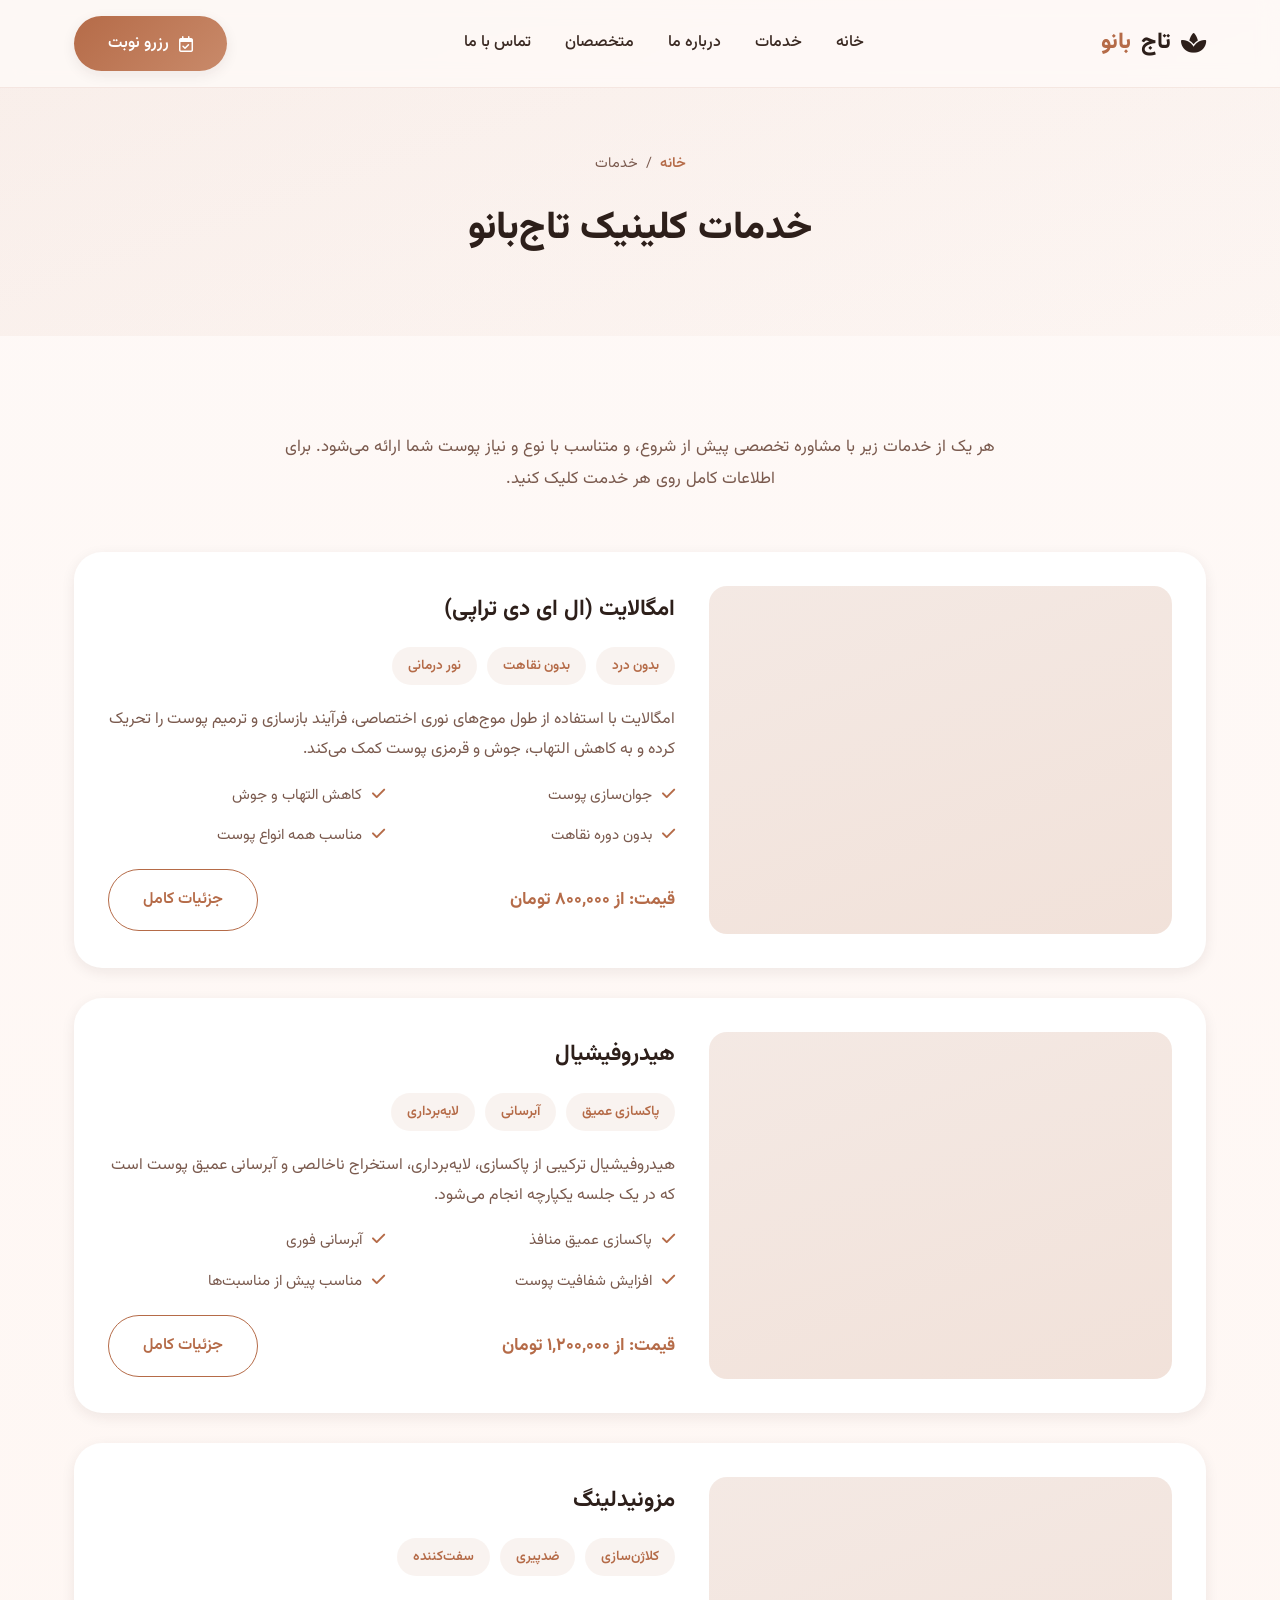
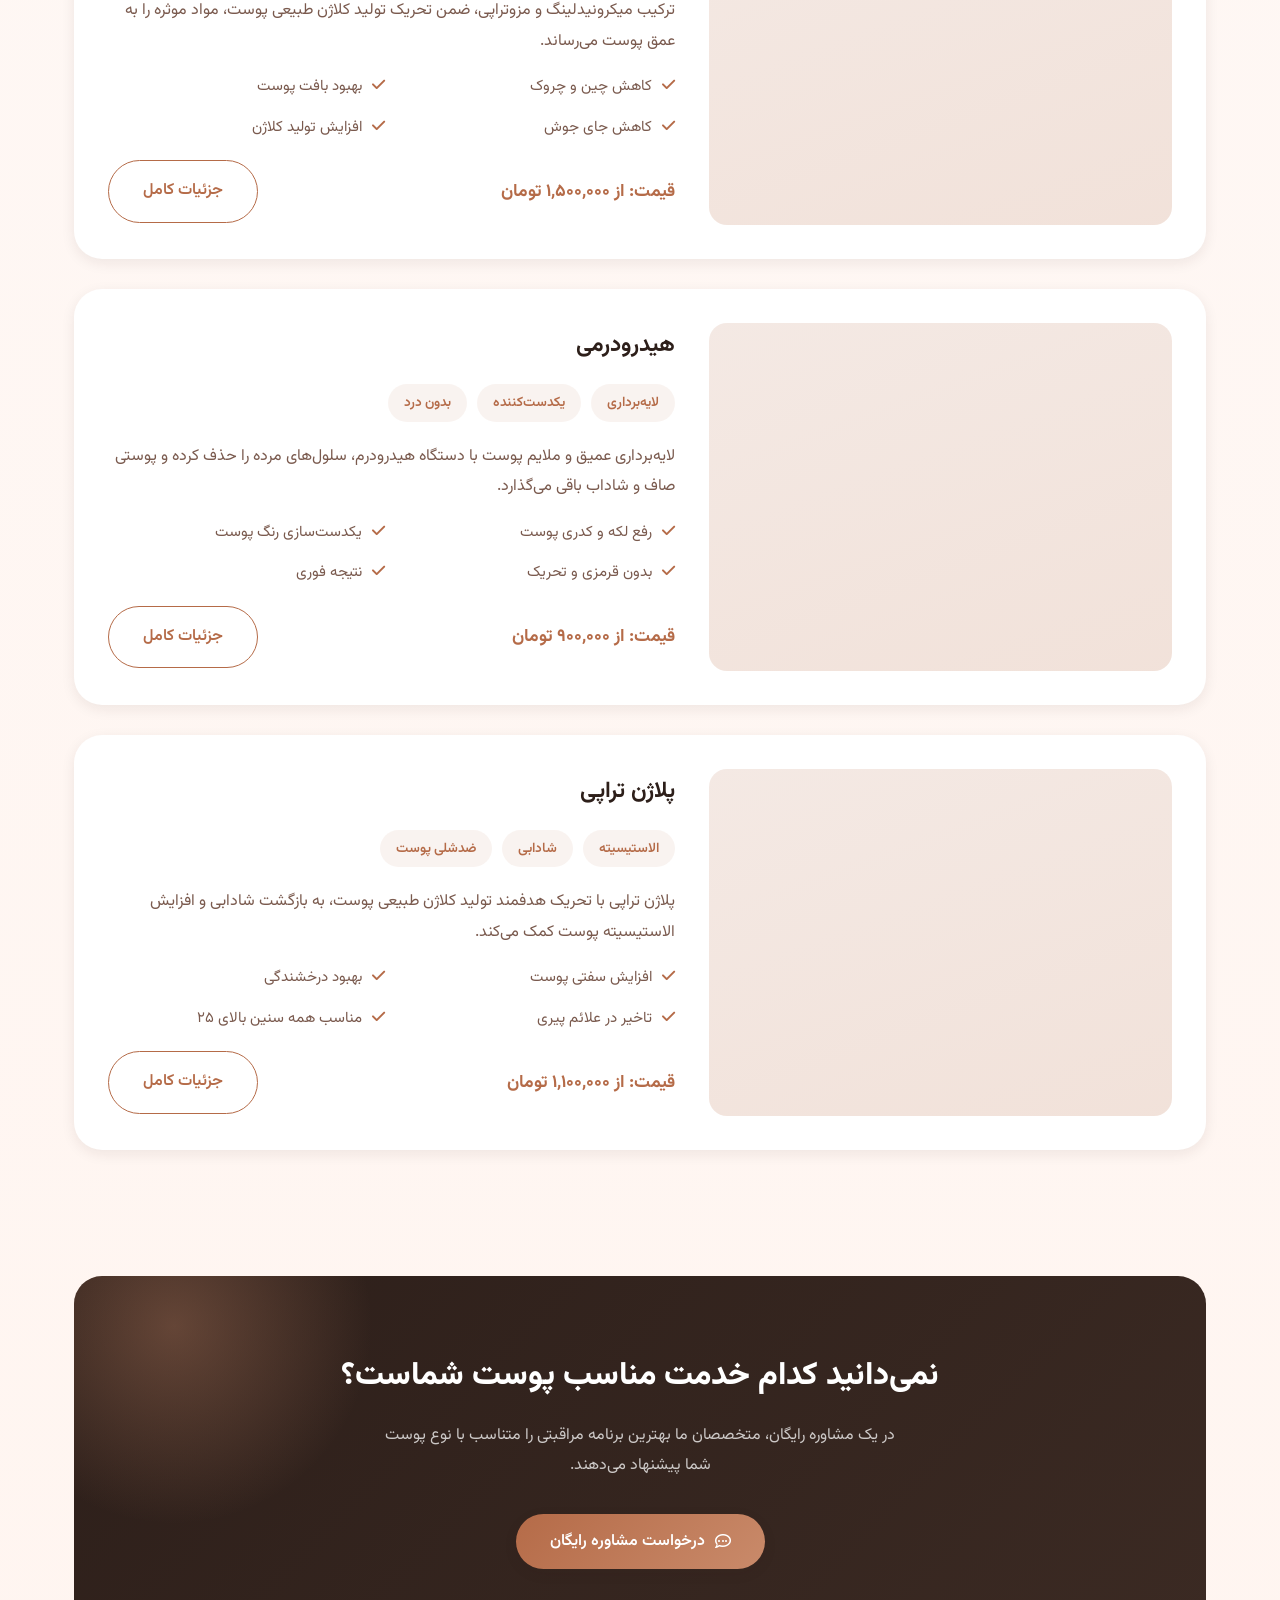
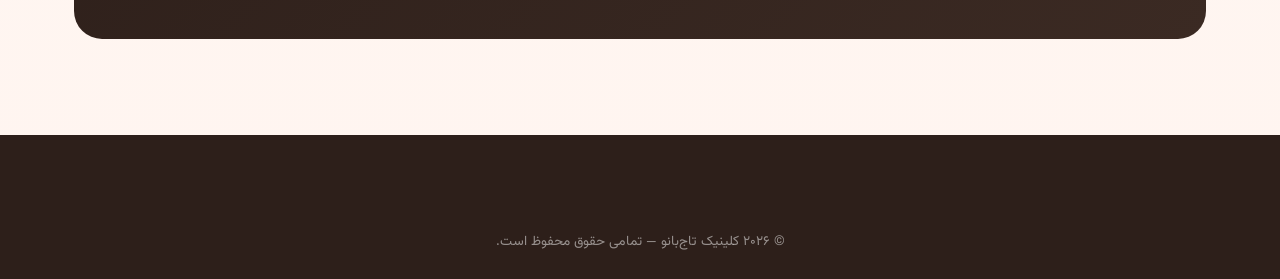
==== services.html @ 85c63bac "Add files via upload" ====
<!DOCTYPE html>
<html lang="fa" dir="rtl">
<head>
<meta charset="UTF-8">
<meta name="viewport" content="width=device-width, initial-scale=1.0">
<title>خدمات کلینیک تاج‌بانو</title>
<link rel="stylesheet" href="style.css">
<link rel="stylesheet" href="https://cdnjs.cloudflare.com/ajax/libs/font-awesome/6.5.1/css/all.min.css">
</head>
<body>

<header class="navbar">
  <div class="nav-inner">
    <a href="index.html" class="logo"><i class="fa-solid fa-spa"></i> تاج<span>بانو</span></a>
    <nav class="nav-links" id="navLinks">
      <a href="index.html#home">خانه</a>
      <a href="services.html">خدمات</a>
      <a href="index.html#about">درباره ما</a>
      <a href="index.html#doctors">متخصصان</a>
      <a href="index.html#contact">تماس با ما</a>
    </nav>
    <div class="nav-cta">
      <button class="btn btn-primary" onclick="openModal()"><i class="fa-regular fa-calendar-check"></i> رزرو نوبت</button>
    </div>
    <button class="hamburger" id="hamburgerBtn" aria-label="منو"><span></span><span></span><span></span></button>
  </div>
</header>

<div class="page-header">
  <div class="container">
    <div class="breadcrumb"><a href="index.html">خانه</a> / <span>خدمات</span></div>
    <h1>خدمات کلینیک تاج‌بانو</h1>
  </div>
</div>

<section class="section">
  <div class="container">
    <div class="section-head" style="max-width:720px;">
      <p>هر یک از خدمات زیر با مشاوره تخصصی پیش از شروع، و متناسب با نوع و نیاز پوست شما ارائه می‌شود. برای اطلاعات کامل روی هر خدمت کلیک کنید.</p>
    </div>

    <!-- 1 -->
    <div class="service-full">
      <div class="service-full-top">
        <div class="service-full-img"><img src="image/omegalight.jpg" alt="امگالایت" onerror="this.style.display='none'"></div>
        <div>
          <h3>امگالایت (ال ای دی تراپی)</h3>
          <div class="service-tags"><span>بدون درد</span><span>بدون نقاهت</span><span>نور درمانی</span></div>
          <p style="color:var(--clr-text-light);margin-bottom:16px;">امگالایت با استفاده از طول موج‌های نوری اختصاصی، فرآیند بازسازی و ترمیم پوست را تحریک کرده و به کاهش التهاب، جوش و قرمزی پوست کمک می‌کند.</p>
          <ul class="service-full-list">
            <li><i class="fa-solid fa-check"></i> جوان‌سازی پوست</li>
            <li><i class="fa-solid fa-check"></i> کاهش التهاب و جوش</li>
            <li><i class="fa-solid fa-check"></i> بدون دوره نقاهت</li>
            <li><i class="fa-solid fa-check"></i> مناسب همه انواع پوست</li>
          </ul>
          <div style="margin-top:18px;display:flex;justify-content:space-between;align-items:center;">
            <span class="price-tag">قیمت: از ۸۰۰,۰۰۰ تومان</span>
            <a href="services/omgalight.html" class="btn btn-outline">جزئیات کامل</a>
          </div>
        </div>
      </div>
    </div>

    <!-- 2 -->
    <div class="service-full">
      <div class="service-full-top">
        <div class="service-full-img"><img src="image/hydrofacial.jpg" alt="هیدروفیشیال" onerror="this.style.display='none'"></div>
        <div>
          <h3>هیدروفیشیال</h3>
          <div class="service-tags"><span>پاکسازی عمیق</span><span>آبرسانی</span><span>لایه‌برداری</span></div>
          <p style="color:var(--clr-text-light);margin-bottom:16px;">هیدروفیشیال ترکیبی از پاکسازی، لایه‌برداری، استخراج ناخالصی و آبرسانی عمیق پوست است که در یک جلسه یکپارچه انجام می‌شود.</p>
          <ul class="service-full-list">
            <li><i class="fa-solid fa-check"></i> پاکسازی عمیق منافذ</li>
            <li><i class="fa-solid fa-check"></i> آبرسانی فوری</li>
            <li><i class="fa-solid fa-check"></i> افزایش شفافیت پوست</li>
            <li><i class="fa-solid fa-check"></i> مناسب پیش از مناسبت‌ها</li>
          </ul>
          <div style="margin-top:18px;display:flex;justify-content:space-between;align-items:center;">
            <span class="price-tag">قیمت: از ۱,۲۰۰,۰۰۰ تومان</span>
            <a href="services/hydrafacial.html" class="btn btn-outline">جزئیات کامل</a>
          </div>
        </div>
      </div>
    </div>

    <!-- 3 -->
    <div class="service-full">
      <div class="service-full-top">
        <div class="service-full-img"><img src="image/mezo.jpg" alt="مزونیدلینگ" onerror="this.style.display='none'"></div>
        <div>
          <h3>مزونیدلینگ</h3>
          <div class="service-tags"><span>کلاژن‌سازی</span><span>ضدپیری</span><span>سفت‌کننده</span></div>
          <p style="color:var(--clr-text-light);margin-bottom:16px;">ترکیب میکرونیدلینگ و مزوتراپی، ضمن تحریک تولید کلاژن طبیعی پوست، مواد موثره را به عمق پوست می‌رساند.</p>
          <ul class="service-full-list">
            <li><i class="fa-solid fa-check"></i> کاهش چین و چروک</li>
            <li><i class="fa-solid fa-check"></i> بهبود بافت پوست</li>
            <li><i class="fa-solid fa-check"></i> کاهش جای جوش</li>
            <li><i class="fa-solid fa-check"></i> افزایش تولید کلاژن</li>
          </ul>
          <div style="margin-top:18px;display:flex;justify-content:space-between;align-items:center;">
            <span class="price-tag">قیمت: از ۱,۵۰۰,۰۰۰ تومان</span>
            <a href="services/mesoneedling.html" class="btn btn-outline">جزئیات کامل</a>
          </div>
        </div>
      </div>
    </div>

    <!-- 4 -->
    <div class="service-full">
      <div class="service-full-top">
        <div class="service-full-img"><img src="image/hydro.jpg" alt="هیدرودرمی" onerror="this.style.display='none'"></div>
        <div>
          <h3>هیدرودرمی</h3>
          <div class="service-tags"><span>لایه‌برداری</span><span>یکدست‌کننده</span><span>بدون درد</span></div>
          <p style="color:var(--clr-text-light);margin-bottom:16px;">لایه‌برداری عمیق و ملایم پوست با دستگاه هیدرودرم، سلول‌های مرده را حذف کرده و پوستی صاف و شاداب باقی می‌گذارد.</p>
          <ul class="service-full-list">
            <li><i class="fa-solid fa-check"></i> رفع لکه و کدری پوست</li>
            <li><i class="fa-solid fa-check"></i> یکدست‌سازی رنگ پوست</li>
            <li><i class="fa-solid fa-check"></i> بدون قرمزی و تحریک</li>
            <li><i class="fa-solid fa-check"></i> نتیجه فوری</li>
          </ul>
          <div style="margin-top:18px;display:flex;justify-content:space-between;align-items:center;">
            <span class="price-tag">قیمت: از ۹۰۰,۰۰۰ تومان</span>
            <a href="services/hydrodermy.html" class="btn btn-outline">جزئیات کامل</a>
          </div>
        </div>
      </div>
    </div>

    <!-- 5 -->
    <div class="service-full">
      <div class="service-full-top">
        <div class="service-full-img"><img src="image/pelazhen.jpg" alt="پلاژن تراپی" onerror="this.style.display='none'"></div>
        <div>
          <h3>پلاژن تراپی</h3>
          <div class="service-tags"><span>الاستیسیته</span><span>شادابی</span><span>ضدشلی پوست</span></div>
          <p style="color:var(--clr-text-light);margin-bottom:16px;">پلاژن تراپی با تحریک هدفمند تولید کلاژن طبیعی پوست، به بازگشت شادابی و افزایش الاستیسیته پوست کمک می‌کند.</p>
          <ul class="service-full-list">
            <li><i class="fa-solid fa-check"></i> افزایش سفتی پوست</li>
            <li><i class="fa-solid fa-check"></i> بهبود درخشندگی</li>
            <li><i class="fa-solid fa-check"></i> تاخیر در علائم پیری</li>
            <li><i class="fa-solid fa-check"></i> مناسب همه سنین بالای ۲۵</li>
          </ul>
          <div style="margin-top:18px;display:flex;justify-content:space-between;align-items:center;">
            <span class="price-tag">قیمت: از ۱,۱۰۰,۰۰۰ تومان</span>
            <a href="services/plagen.html" class="btn btn-outline">جزئیات کامل</a>
          </div>
        </div>
      </div>
    </div>

  </div>
</section>

<section class="section" style="padding-top:0;">
  <div class="container">
    <div class="booking-section">
      <h2>نمی‌دانید کدام خدمت مناسب پوست شماست؟</h2>
      <p>در یک مشاوره رایگان، متخصصان ما بهترین برنامه مراقبتی را متناسب با نوع پوست شما پیشنهاد می‌دهند.</p>
      <button class="btn btn-primary" onclick="openModal()"><i class="fa-regular fa-comment-dots"></i> درخواست مشاوره رایگان</button>
    </div>
  </div>
</section>

<footer class="footer">
  <div class="container">
    <div class="footer-bottom">© ۲۰۲۶ کلینیک تاج‌بانو — تمامی حقوق محفوظ است.</div>
  </div>
</footer>

<div class="modal-overlay" id="bookingModal">
  <div class="modal-box">
    <button class="modal-close" onclick="closeModal()"><i class="fa-solid fa-xmark"></i></button>
    <h3>رزرو نوبت</h3>
    <p>روش ارتباطی مورد نظر خود را انتخاب کنید</p>
    <div class="modal-options">
      <a href="https://instagram.com/fatemeh_mahdavi.skin" target="_blank" class="modal-option opt-instagram"><i class="fa-brands fa-instagram"></i><span>اینستاگرام</span></a>
      <a href="https://t.me/tajbanu_clinic" target="_blank" class="modal-option opt-telegram"><i class="fa-brands fa-telegram"></i><span>تلگرام</span></a>
      <a href="https://wa.me/989013272415" target="_blank" class="modal-option opt-whatsapp"><i class="fa-brands fa-whatsapp"></i><span>واتساپ</span></a>
      <a href="https://rubika.ir/facial_fmskin" target="_blank" class="modal-option opt-rubika"><i class="fa-solid fa-comment-dots"></i><span>روبیکا</span></a>
    </div>
  </div>
</div>

<script>
function openModal(){ document.getElementById('bookingModal').classList.add('active'); }
function closeModal(){ document.getElementById('bookingModal').classList.remove('active'); }
document.getElementById('bookingModal').addEventListener('click', function(e){ if(e.target === this) closeModal(); });
const hamburgerBtn = document.getElementById('hamburgerBtn');
const navLinks = document.getElementById('navLinks');
hamburgerBtn.addEventListener('click', function(){ navLinks.classList.toggle('mobile-open'); });
navLinks.querySelectorAll('a').forEach(a => a.addEventListener('click', () => navLinks.classList.remove('mobile-open')));
</script>
</body>
</html>
---- style.css ----
/* ===================================================================
   کلینیک تاج‌بانو — استایل اصلی سایت
   =================================================================== */

@import url('https://fonts.googleapis.com/css2?family=Vazirmatn:wght@300;400;500;600;700;800&display=swap');

:root{
  --clr-primary: #b56b48;
  --clr-primary-light: #c98a6a;
  --clr-bg-1: #fef9f7;
  --clr-bg-2: #fff5f0;
  --clr-dark: #2d1f1a;
  --clr-dark-2: #3b2a23;
  --clr-text: #3b2119;
  --clr-text-light: #7a5a4e;
  --clr-white: #ffffff;
  --shadow-sm: 0 4px 14px rgba(45,31,26,0.08);
  --shadow-md: 0 10px 30px rgba(45,31,26,0.12);
  --shadow-lg: 0 20px 50px rgba(45,31,26,0.18);
  --radius-sm: 10px;
  --radius-md: 18px;
  --radius-lg: 28px;
  --container: 1180px;
  --transition: all .35s cubic-bezier(.25,.8,.25,1);
}

*,*::before,*::after{ box-sizing:border-box; margin:0; padding:0; }

html{ scroll-behavior:smooth; }

body{
  font-family:'Vazirmatn', Tahoma, sans-serif;
  direction: rtl;
  background: linear-gradient(180deg, var(--clr-bg-1), var(--clr-bg-2));
  color: var(--clr-text);
  line-height: 1.9;
  overflow-x:hidden;
}

img{ max-width:100%; display:block; }
a{ color:inherit; text-decoration:none !important; }
ul{ list-style:none; }
button{ font-family:inherit; cursor:pointer; border:none; background:none; }

.container{ max-width:var(--container); margin:0 auto; padding:0 24px; }

.section{ padding:96px 0; }
.section-head{ text-align:center; max-width:640px; margin:0 auto 56px; }
.eyebrow{
  display:inline-block; font-size:.85rem; font-weight:600; letter-spacing:.06em;
  color:var(--clr-primary); background:rgba(181,107,72,.09);
  padding:6px 18px; border-radius:999px; margin-bottom:14px;
}
.section-head h2{ font-size:2.3rem; font-weight:800; color:var(--clr-dark); margin-bottom:14px; }
.section-head p{ color:var(--clr-text-light); font-size:1.05rem; }

.btn{
  display:inline-flex; align-items:center; gap:10px; justify-content:center;
  padding:15px 34px; border-radius:999px; font-weight:600; font-size:1rem;
  transition:var(--transition); cursor:pointer;
}
.btn-primary{
  background:linear-gradient(135deg, var(--clr-primary), var(--clr-primary-light));
  color:#fff; box-shadow:var(--shadow-sm);
}
.btn-primary:hover{ transform:translateY(-3px); box-shadow:var(--shadow-md); }
.btn-outline{
  border:1.5px solid var(--clr-primary); color:var(--clr-primary); background:transparent;
}
.btn-outline:hover{ background:var(--clr-primary); color:#fff; }

/* ---------------- NAVBAR ---------------- */
.navbar{
  position:fixed; top:0; inset-inline:0; z-index:1000;
  background:rgba(254,249,247,.85); backdrop-filter:blur(10px);
  border-bottom:1px solid rgba(181,107,72,.12);
}
.nav-inner{
  display:flex; align-items:center; justify-content:space-between;
  padding:16px 24px; max-width:var(--container); margin:0 auto;
}
.logo{ font-size:1.4rem; font-weight:800; color:var(--clr-dark); display:flex; align-items:center; gap:10px; }
.logo span{ color:var(--clr-primary); }
.nav-links{ display:flex; gap:34px; align-items:center; }
.nav-links a{
  font-weight:500; color:var(--clr-dark-2); position:relative; padding:4px 0;
}
.nav-links a::after{
  content:''; position:absolute; bottom:-3px; right:0; width:0; height:2px;
  background:var(--clr-primary); transition:var(--transition);
}
.nav-links a:hover::after{ width:100%; }
.nav-cta{ display:flex; align-items:center; gap:18px; }
.hamburger{ display:none; flex-direction:column; gap:5px; }
.hamburger span{ width:26px; height:2px; background:var(--clr-dark); border-radius:2px; }

/* ---------------- HERO ---------------- */
.hero{
  position:relative; min-height:100vh; display:flex; align-items:center;
  padding-top:120px; overflow:hidden;
}
.hero-glow{
  position:absolute; inset-inline-end:-10%; top:10%; width:520px; height:520px; border-radius:50%;
  background:radial-gradient(circle, rgba(201,138,106,.35), transparent 70%);
  filter:blur(10px); z-index:0;
}
.hero-inner{
  position:relative; z-index:1; display:grid; grid-template-columns:1.1fr .9fr; gap:60px; align-items:center;
  max-width:var(--container); margin:0 auto; padding:0 24px;
}
.hero-text .eyebrow{ margin-bottom:20px; }
.hero-text h1{ font-size:3.2rem; font-weight:800; color:var(--clr-dark); line-height:1.35; margin-bottom:22px; }
.hero-text h1 em{ font-style:normal; color:var(--clr-primary); }
.hero-text p{ color:var(--clr-text-light); font-size:1.1rem; max-width:500px; margin-bottom:34px; }
.hero-actions{ display:flex; gap:16px; flex-wrap:wrap; }
.hero-visual{
  position:relative; aspect-ratio:4/5; border-radius:var(--radius-lg);
  background:linear-gradient(160deg, var(--clr-primary-light), var(--clr-primary));
  box-shadow:var(--shadow-lg); overflow:hidden;
}
.hero-visual img{ width:100%; height:100%; object-fit:cover; mix-blend-mode:normal; }
.hero-stat{
  position:absolute; bottom:24px; right:24px; left:24px;
  background:rgba(255,255,255,.92); backdrop-filter:blur(6px);
  border-radius:var(--radius-md); padding:18px 22px; box-shadow:var(--shadow-md);
  display:flex; gap:16px; align-items:center;
}
.hero-stat i{ font-size:1.6rem; color:var(--clr-primary); }
.hero-stat b{ display:block; color:var(--clr-dark); font-size:1rem; }
.hero-stat span{ font-size:.85rem; color:var(--clr-text-light); }

/* ---------------- SERVICES ---------------- */
.services-grid{
  display:grid; grid-template-columns:repeat(3,1fr); gap:30px;
}
.service-card{
  background:#fff; border-radius:var(--radius-md); padding:38px 30px;
  box-shadow:var(--shadow-sm); transition:var(--transition); position:relative;
  border:1px solid rgba(181,107,72,.08);
}
.service-card:hover{ transform:translateY(-8px); box-shadow:var(--shadow-md); border-color:transparent; }
.service-icon{
  width:64px; height:64px; border-radius:18px; display:flex; align-items:center; justify-content:center;
  background:linear-gradient(135deg, rgba(181,107,72,.12), rgba(201,138,106,.2));
  color:var(--clr-primary); font-size:1.6rem; margin-bottom:22px; transition:var(--transition);
}
.service-card:hover .service-icon{ background:linear-gradient(135deg, var(--clr-primary), var(--clr-primary-light)); color:#fff; }
.service-card h3{ font-size:1.25rem; font-weight:700; color:var(--clr-dark); margin-bottom:12px; }
.service-card p{ color:var(--clr-text-light); font-size:.95rem; margin-bottom:18px; }
.service-link{ color:var(--clr-primary); font-weight:600; font-size:.92rem; display:inline-flex; align-items:center; gap:6px; }

/* ---------------- ABOUT ---------------- */
.about-inner{ display:grid; grid-template-columns:.85fr 1.15fr; gap:64px; align-items:center; }
.about-img{ position:relative; border-radius:var(--radius-lg); overflow:hidden; box-shadow:var(--shadow-lg); aspect-ratio:3/4; }
.about-img img{ width:100%; height:100%; object-fit:cover; }
.about-features{ display:grid; grid-template-columns:1fr 1fr; gap:22px; margin-top:30px; }
.feature-item{ display:flex; gap:14px; align-items:flex-start; }
.feature-item i{
  width:42px; height:42px; min-width:42px; border-radius:12px; background:rgba(181,107,72,.1);
  color:var(--clr-primary); display:flex; align-items:center; justify-content:center;
}
.feature-item b{ display:block; color:var(--clr-dark); font-size:.95rem; margin-bottom:2px; }
.feature-item span{ font-size:.85rem; color:var(--clr-text-light); }

/* ---------------- DOCTORS ---------------- */
.doctors-grid{ display:grid; grid-template-columns:repeat(3,1fr); gap:30px; }
.doctor-card{
  background:#fff; border-radius:var(--radius-md); overflow:hidden; box-shadow:var(--shadow-sm);
  transition:var(--transition); text-align:center;
}
.doctor-card:hover{ box-shadow:var(--shadow-md); transform:translateY(-6px); }
.doctor-photo{ aspect-ratio:1/1; background:linear-gradient(160deg, rgba(181,107,72,.15), rgba(201,138,106,.25)); display:flex; align-items:center; justify-content:center; }
.doctor-photo img{ width:100%; height:100%; object-fit:cover; }
.doctor-photo i{ font-size:3rem; color:var(--clr-primary); opacity:.5; }
.doctor-info{ padding:24px; }
.doctor-info h4{ color:var(--clr-dark); font-size:1.1rem; margin-bottom:4px; }
.doctor-info span{ color:var(--clr-primary); font-size:.88rem; font-weight:600; }
.doctor-empty{ display:flex; align-items:center; justify-content:center; flex-direction:column; gap:10px; color:var(--clr-text-light); font-size:.9rem; }

/* ---------------- TESTIMONIALS ---------------- */
.testimonials-empty{
  text-align:center; background:#fff; border-radius:var(--radius-lg); padding:70px 30px;
  box-shadow:var(--shadow-sm); border:1.5px dashed rgba(181,107,72,.3);
}
.testimonials-empty i{ font-size:2.6rem; color:var(--clr-primary); margin-bottom:20px; }
.testimonials-empty h3{ color:var(--clr-dark); font-size:1.4rem; margin-bottom:10px; }
.testimonials-empty p{ color:var(--clr-text-light); }

/* ---------------- BOOKING ---------------- */
.booking-section{
  background:linear-gradient(135deg, var(--clr-dark), var(--clr-dark-2));
  border-radius:var(--radius-lg); padding:70px 40px; text-align:center; color:#fff;
  margin:0 24px; max-width:calc(var(--container) - 48px); margin-inline:auto;
  position:relative; overflow:hidden;
}
.booking-section::before{
  content:''; position:absolute; width:400px; height:400px; border-radius:50%;
  background:radial-gradient(circle, rgba(201,138,106,.35), transparent 70%);
  top:-150px; left:-100px;
}
.booking-section h2{ font-size:2rem; font-weight:800; margin-bottom:14px; position:relative; }
.booking-section p{ color:rgba(255,255,255,.75); max-width:520px; margin:0 auto 32px; position:relative; }
.booking-section .btn-primary{ position:relative; }

/* ---------------- CONTACT ---------------- */
.contact-inner{ display:grid; grid-template-columns:1fr 1fr; gap:50px; align-items:stretch; }
.contact-info{ display:flex; flex-direction:column; gap:22px; }
.contact-item{ display:flex; gap:16px; align-items:flex-start; background:#fff; padding:22px; border-radius:var(--radius-md); box-shadow:var(--shadow-sm); }
.contact-item i{ width:46px; height:46px; min-width:46px; border-radius:12px; background:rgba(181,107,72,.1); color:var(--clr-primary); display:flex; align-items:center; justify-content:center; font-size:1.1rem; }
.contact-item b{ display:block; color:var(--clr-dark); margin-bottom:3px; }
.contact-item span{ color:var(--clr-text-light); font-size:.92rem; }
.map-frame{ border-radius:var(--radius-md); overflow:hidden; box-shadow:var(--shadow-sm); min-height:280px; }
.map-frame iframe{ width:100%; height:100%; min-height:280px; border:0; }

/* ---------------- FOOTER ---------------- */
.footer{ background:var(--clr-dark); color:rgba(255,255,255,.75); padding-top:70px; }
.footer-grid{ display:grid; grid-template-columns:1.4fr 1fr 1fr 1.2fr; gap:40px; padding-bottom:50px; border-bottom:1px solid rgba(255,255,255,.08); }
.footer-brand .logo{ color:#fff; margin-bottom:14px; }
.footer-brand p{ font-size:.9rem; line-height:1.9; }
.footer-social{ display:flex; gap:12px; margin-top:20px; }
.footer-social a{ width:38px; height:38px; border-radius:10px; background:rgba(255,255,255,.08); display:flex; align-items:center; justify-content:center; transition:var(--transition); }
.footer-social a:hover{ background:var(--clr-primary); }
.footer h5{ color:#fff; font-size:1rem; margin-bottom:18px; }
.footer ul li{ margin-bottom:10px; font-size:.92rem; }
.footer ul li a:hover{ color:var(--clr-primary-light); }
.newsletter-form{ display:flex; gap:8px; margin-top:6px; }
.newsletter-form input{
  flex:1; padding:12px 16px; border-radius:999px; border:1px solid rgba(255,255,255,.15);
  background:rgba(255,255,255,.06); color:#fff; font-family:inherit;
}
.newsletter-form button{
  width:44px; height:44px; min-width:44px; border-radius:50%; background:var(--clr-primary); color:#fff; display:flex; align-items:center; justify-content:center;
}
.footer-bottom{ text-align:center; padding:24px 0; font-size:.85rem; color:rgba(255,255,255,.5); }

/* ---------------- MODAL ---------------- */
.modal-overlay{
  position:fixed; inset:0; background:rgba(45,31,26,.55); backdrop-filter:blur(4px);
  display:flex; align-items:center; justify-content:center; z-index:2000;
  opacity:0; pointer-events:none; transition:var(--transition);
}
.modal-overlay.active{ opacity:1; pointer-events:auto; }
.modal-box{
  background:#fff; border-radius:var(--radius-lg); padding:40px; max-width:420px; width:90%;
  text-align:center; box-shadow:var(--shadow-lg); transform:scale(.9); transition:var(--transition);
}
.modal-overlay.active .modal-box{ transform:scale(1); }
.modal-box h3{ color:var(--clr-dark); font-size:1.3rem; margin-bottom:6px; }
.modal-box > p{ color:var(--clr-text-light); font-size:.92rem; margin-bottom:28px; }
.modal-close{ position:absolute; top:18px; left:18px; width:34px; height:34px; border-radius:50%; background:rgba(181,107,72,.1); color:var(--clr-primary); display:flex; align-items:center; justify-content:center; }
.modal-options{ display:grid; grid-template-columns:1fr 1fr; gap:14px; position:relative; }
.modal-option{
  display:flex; flex-direction:column; align-items:center; gap:10px; padding:22px 12px;
  border-radius:var(--radius-md); border:1.5px solid rgba(181,107,72,.15); transition:var(--transition);
}
.modal-option i{ font-size:1.8rem; }
.modal-option span{ font-size:.88rem; font-weight:600; color:var(--clr-dark); }
.modal-option:hover{ border-color:var(--clr-primary); background:rgba(181,107,72,.05); transform:translateY(-3px); }
.opt-instagram i{ color:#d6249f; } .opt-telegram i{ color:#2AABEE; } .opt-whatsapp i{ color:#25D366; } .opt-rubika i{ color:var(--clr-primary); }

/* ---------------- SERVICES PAGE ---------------- */
.page-header{
  padding:150px 0 70px; text-align:center;
  background:linear-gradient(160deg, rgba(181,107,72,.08), rgba(201,138,106,.03));
}
.breadcrumb{ display:flex; justify-content:center; gap:8px; color:var(--clr-text-light); font-size:.9rem; margin-bottom:16px; }
.breadcrumb a{ color:var(--clr-primary); font-weight:600; }
.page-header h1{ font-size:2.4rem; font-weight:800; color:var(--clr-dark); }

.service-full{
  display:grid; grid-template-columns:1fr; gap:24px; background:#fff; border-radius:var(--radius-lg);
  box-shadow:var(--shadow-sm); padding:34px; margin-bottom:30px;
}
.service-full-top{ display:grid; grid-template-columns:.9fr 1.1fr; gap:34px; align-items:center; }
.service-full-img{ border-radius:var(--radius-md); aspect-ratio:4/3; overflow:hidden; background:linear-gradient(160deg, rgba(181,107,72,.15), rgba(201,138,106,.25)); }
.service-full-img img{ width:100%; height:100%; object-fit:cover; }
.service-tags{ display:flex; gap:10px; flex-wrap:wrap; margin:16px 0 20px; }
.service-tags span{ background:rgba(181,107,72,.08); color:var(--clr-primary); padding:6px 16px; border-radius:999px; font-size:.85rem; font-weight:600; }
.service-full h3{ color:var(--clr-dark); font-size:1.4rem; margin-bottom:6px; }
.service-full-list{ display:grid; grid-template-columns:1fr 1fr; gap:12px; }
.service-full-list li{ display:flex; gap:10px; color:var(--clr-text-light); font-size:.94rem; }
.service-full-list li i{ color:var(--clr-primary); margin-top:4px; }
.price-tag{ font-weight:700; color:var(--clr-primary); font-size:1.1rem; }

/* ---------------- SERVICE INNER PAGE ---------------- */
.service-hero{ padding:150px 0 60px; }
.service-hero-inner{ display:grid; grid-template-columns:1fr 1fr; gap:50px; align-items:center; }
.service-hero-img{ border-radius:var(--radius-lg); overflow:hidden; box-shadow:var(--shadow-md); aspect-ratio:4/3; background:linear-gradient(160deg, rgba(181,107,72,.18), rgba(201,138,106,.3)); }
.service-hero-img img{ width:100%; height:100%; object-fit:cover; }
.info-strip{ display:flex; gap:20px; flex-wrap:wrap; margin:26px 0; }
.info-strip div{ background:#fff; padding:16px 22px; border-radius:var(--radius-md); box-shadow:var(--shadow-sm); text-align:center; }
.info-strip b{ display:block; color:var(--clr-dark); }
.info-strip span{ font-size:.82rem; color:var(--clr-text-light); }
.benefits-grid{ display:grid; grid-template-columns:1fr 1fr; gap:18px; margin:20px 0 10px; }
.benefit-item{ display:flex; gap:12px; background:#fff; padding:18px; border-radius:var(--radius-md); box-shadow:var(--shadow-sm); }
.benefit-item i{ color:var(--clr-primary); font-size:1.2rem; }
.faq-item{ background:#fff; border-radius:var(--radius-md); box-shadow:var(--shadow-sm); margin-bottom:14px; overflow:hidden; }
.faq-q{ display:flex; justify-content:space-between; align-items:center; padding:20px 24px; cursor:pointer; font-weight:600; color:var(--clr-dark); }
.faq-a{ max-height:0; overflow:hidden; transition:var(--transition); padding:0 24px; color:var(--clr-text-light); }
.faq-item.open .faq-a{ max-height:200px; padding-bottom:20px; }
.faq-item.open .faq-q i{ transform:rotate(180deg); }
.faq-q i{ transition:var(--transition); color:var(--clr-primary); }

/* ---------------- RESPONSIVE ---------------- */
@media(max-width:980px){
  .hero-inner, .about-inner, .contact-inner, .service-full-top, .service-hero-inner{ grid-template-columns:1fr; }
  .services-grid, .doctors-grid{ grid-template-columns:repeat(2,1fr); }
  .footer-grid{ grid-template-columns:1fr 1fr; }
  .hero-text h1{ font-size:2.4rem; }
}
@media(max-width:720px){
  .nav-links, .nav-cta .btn{ display:none; }
  .hamburger{ display:flex; }
  .services-grid, .doctors-grid, .about-features, .service-full-list, .benefits-grid{ grid-template-columns:1fr; }
  .modal-options{ grid-template-columns:1fr 1fr; }
  .footer-grid{ grid-template-columns:1fr; text-align:center; }
  .footer-social{ justify-content:center; }
  .contact-item{ text-align:right; }
  .section{ padding:64px 0; }
  .page-header{ padding:130px 0 50px; }
  .hero{ padding-top:100px; }
}

/* mobile nav drawer */
.nav-links.mobile-open{
  display:flex; position:absolute; top:100%; right:0; left:0; background:#fff;
  flex-direction:column; padding:20px 24px; gap:18px; box-shadow:var(--shadow-md);
}
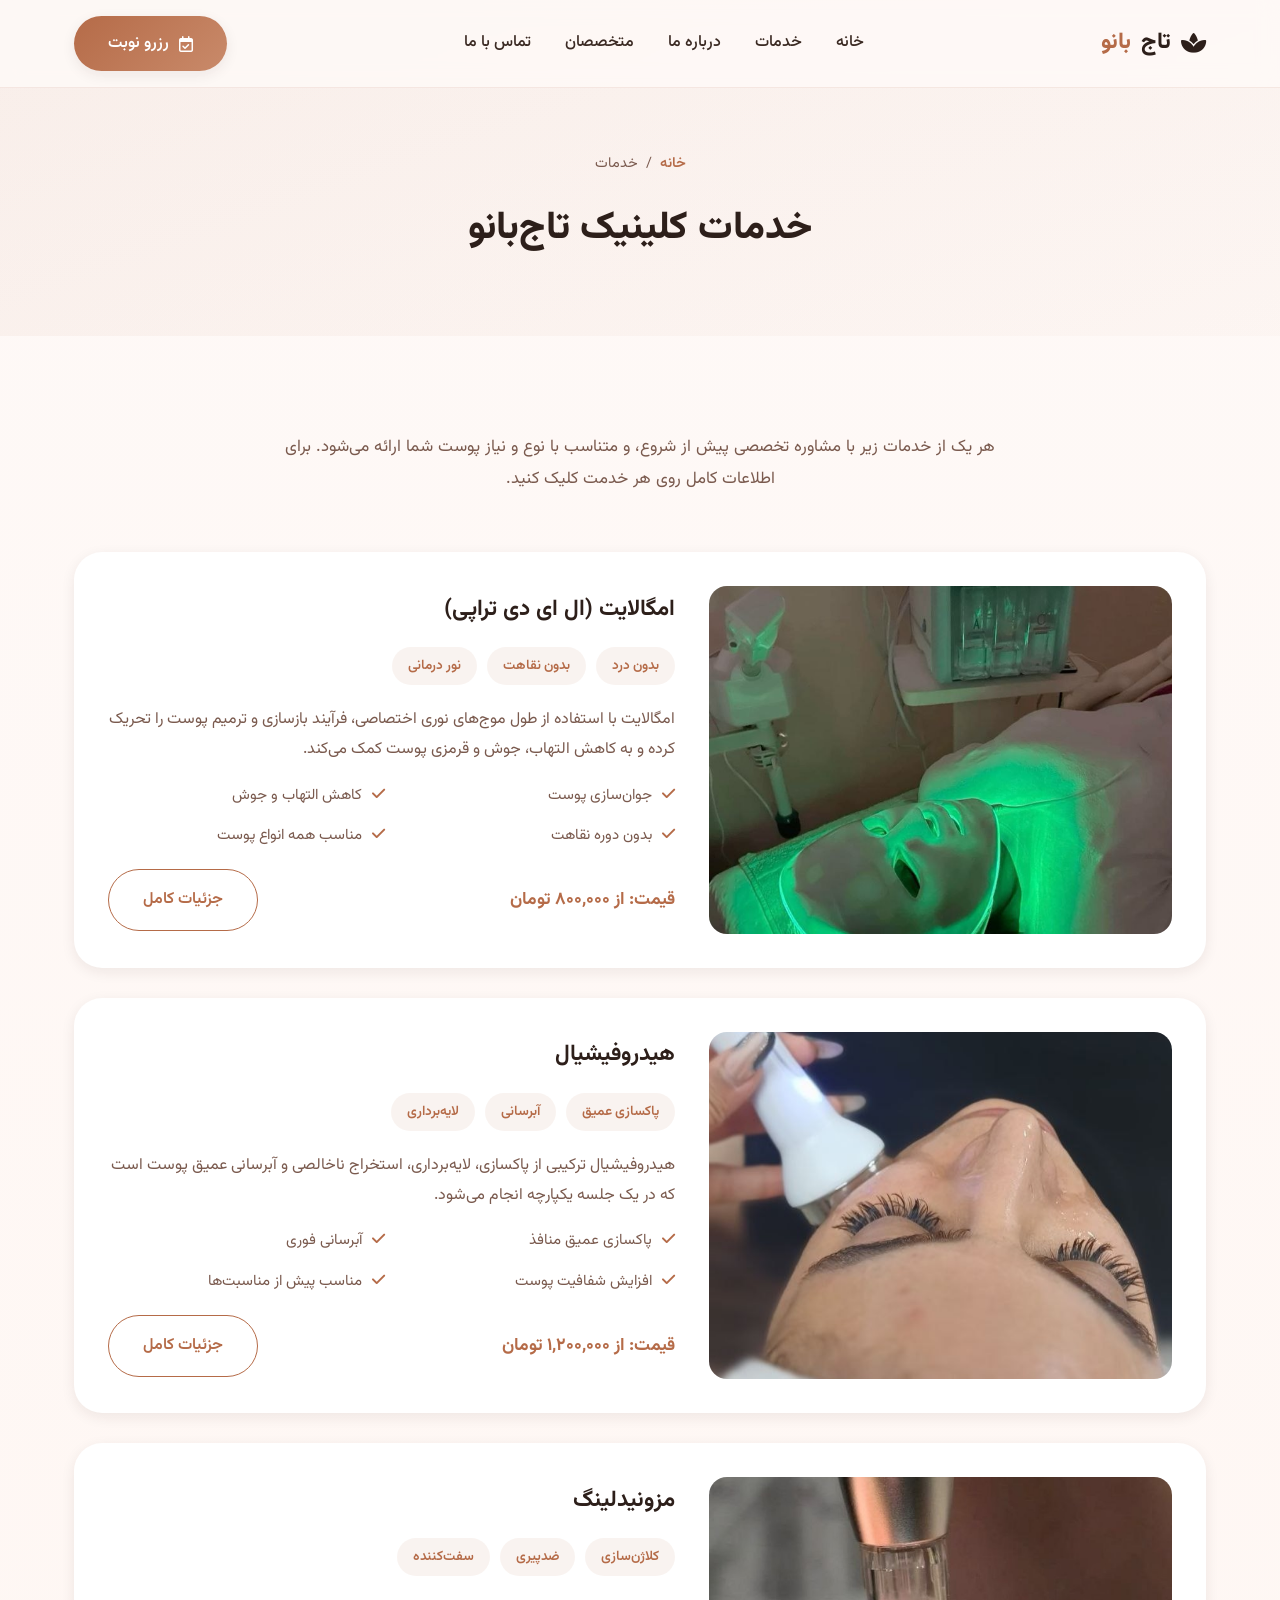
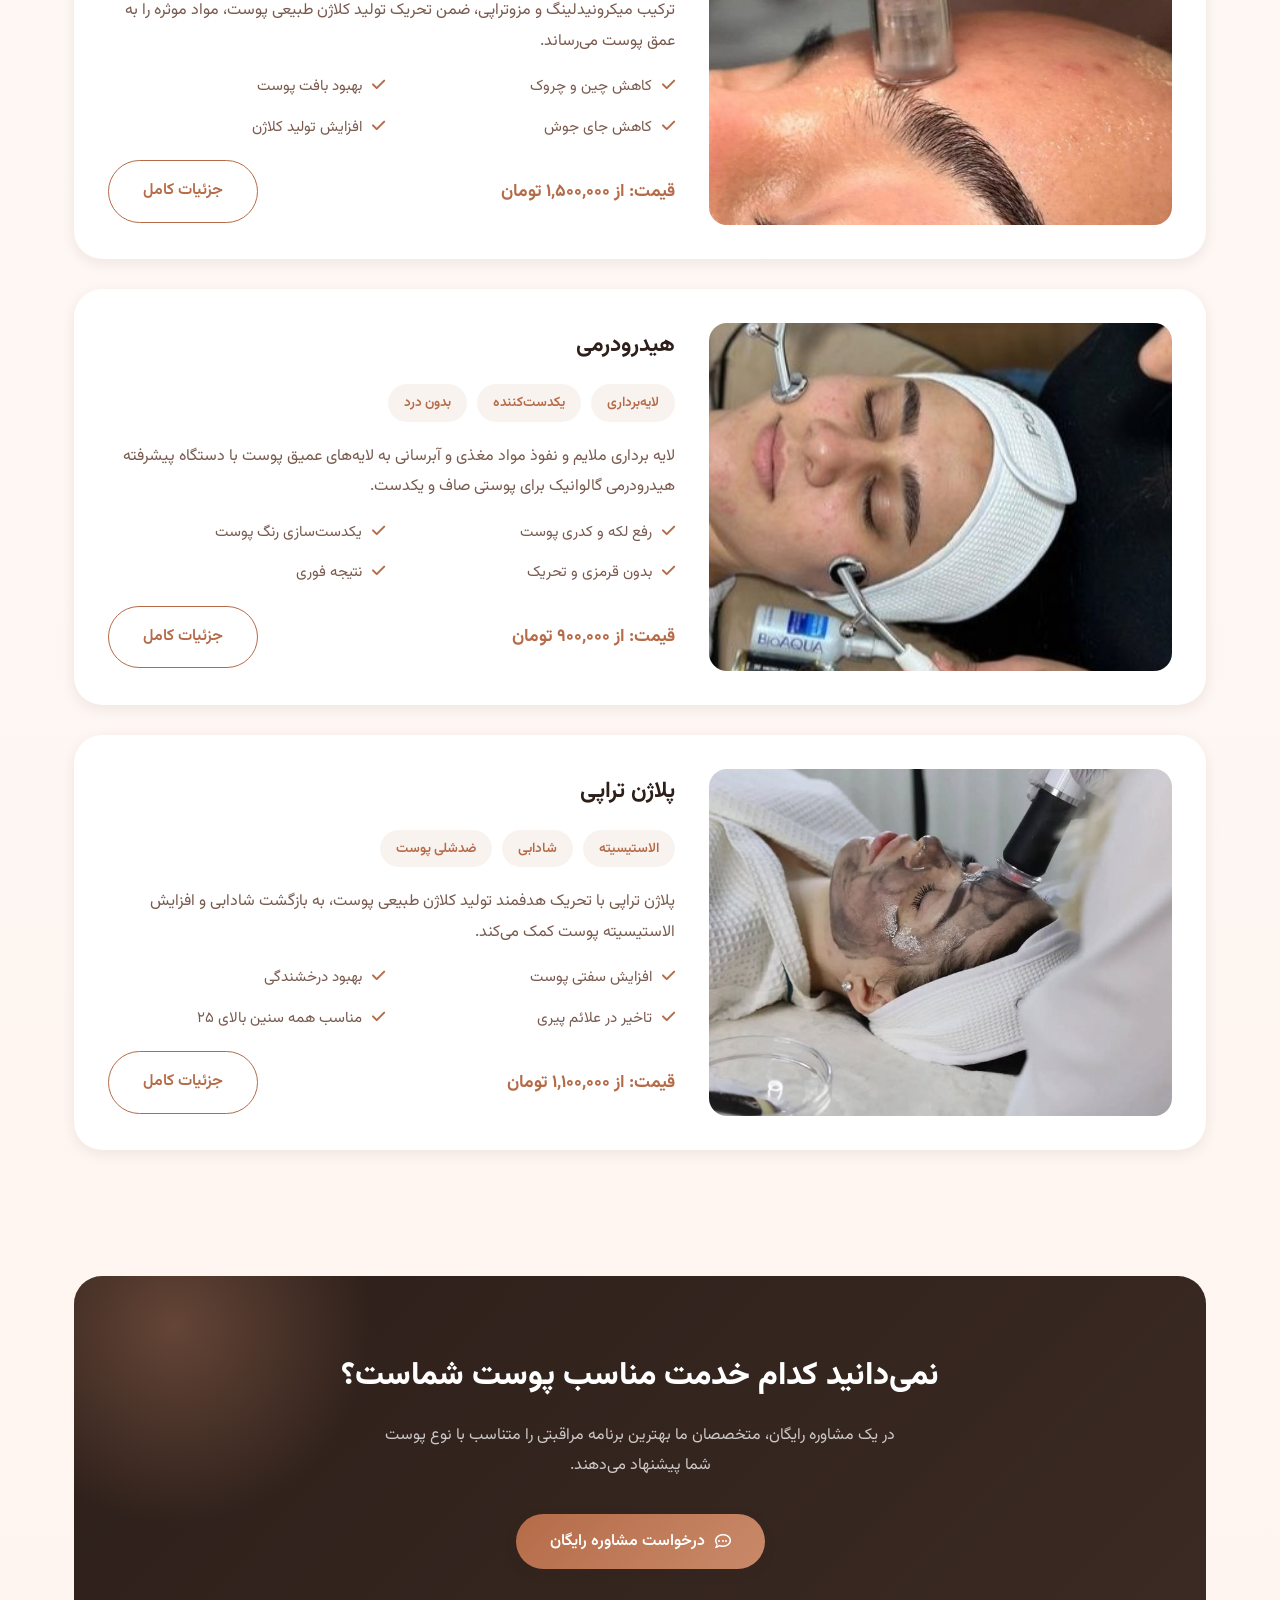
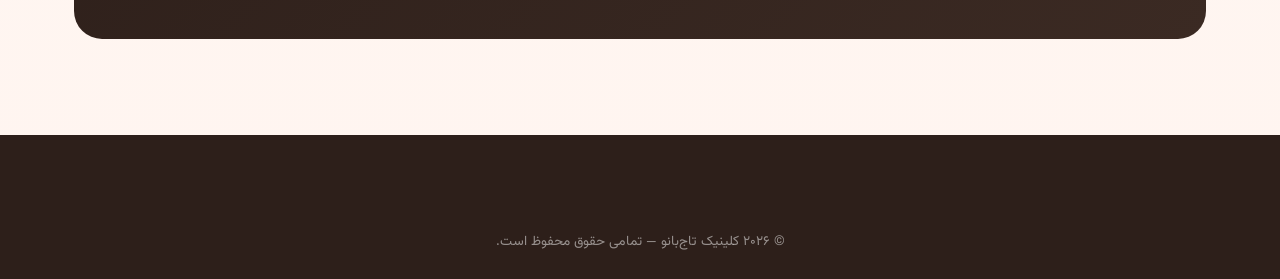
==== commit 1442669c: "Update services.html" ====
--- a/services.html
+++ b/services.html
@@ -112,7 +112,7 @@
         <div>
           <h3>هیدرودرمی</h3>
           <div class="service-tags"><span>لایه‌برداری</span><span>یکدست‌کننده</span><span>بدون درد</span></div>
-          <p style="color:var(--clr-text-light);margin-bottom:16px;">لایه‌برداری عمیق و ملایم پوست با دستگاه هیدرودرم، سلول‌های مرده را حذف کرده و پوستی صاف و شاداب باقی می‌گذارد.</p>
+          <p style="color:var(--clr-text-light);margin-bottom:16px;">لایه برداری ملایم و نفوذ مواد مغذی و آبرسانی به لایه‌های عمیق پوست با دستگاه پیشرفته هیدرودرمی گالوانیک برای پوستی صاف و یکدست.</p>
           <ul class="service-full-list">
             <li><i class="fa-solid fa-check"></i> رفع لکه و کدری پوست</li>
             <li><i class="fa-solid fa-check"></i> یکدست‌سازی رنگ پوست</li>
